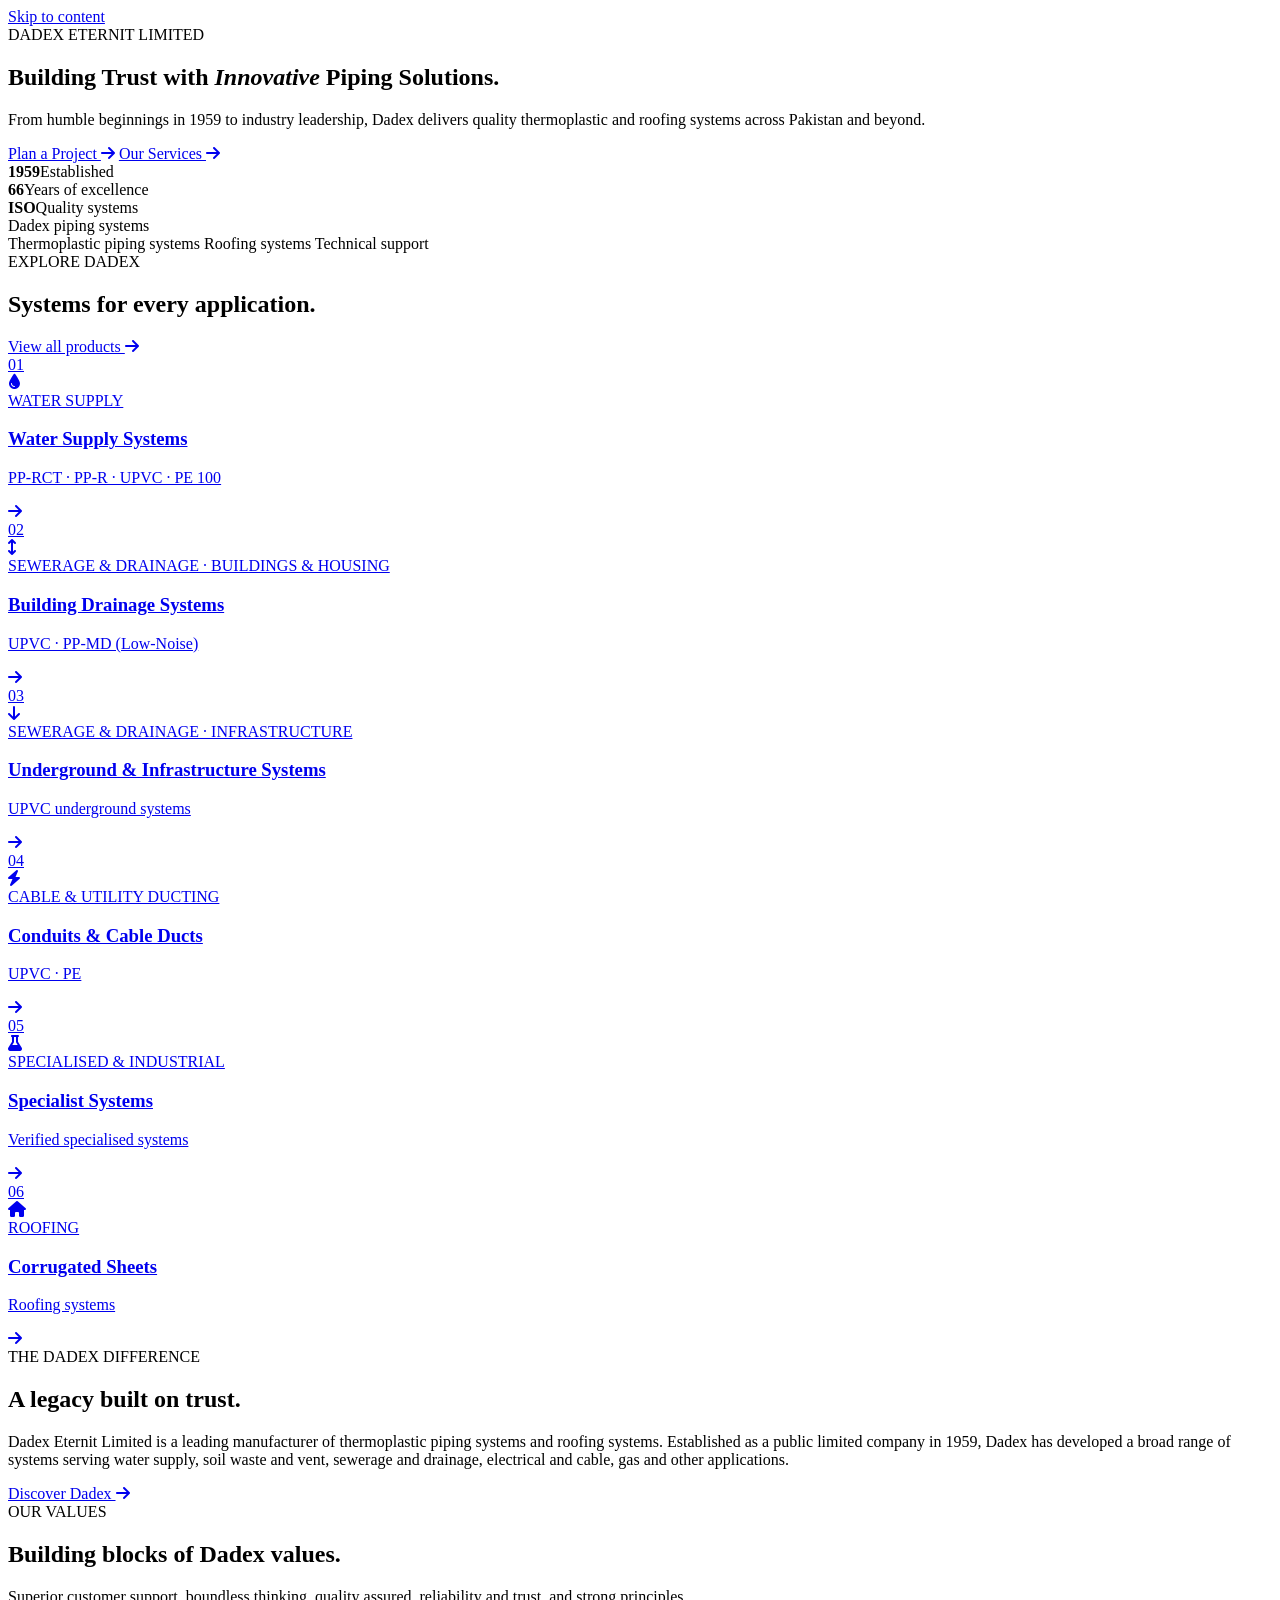
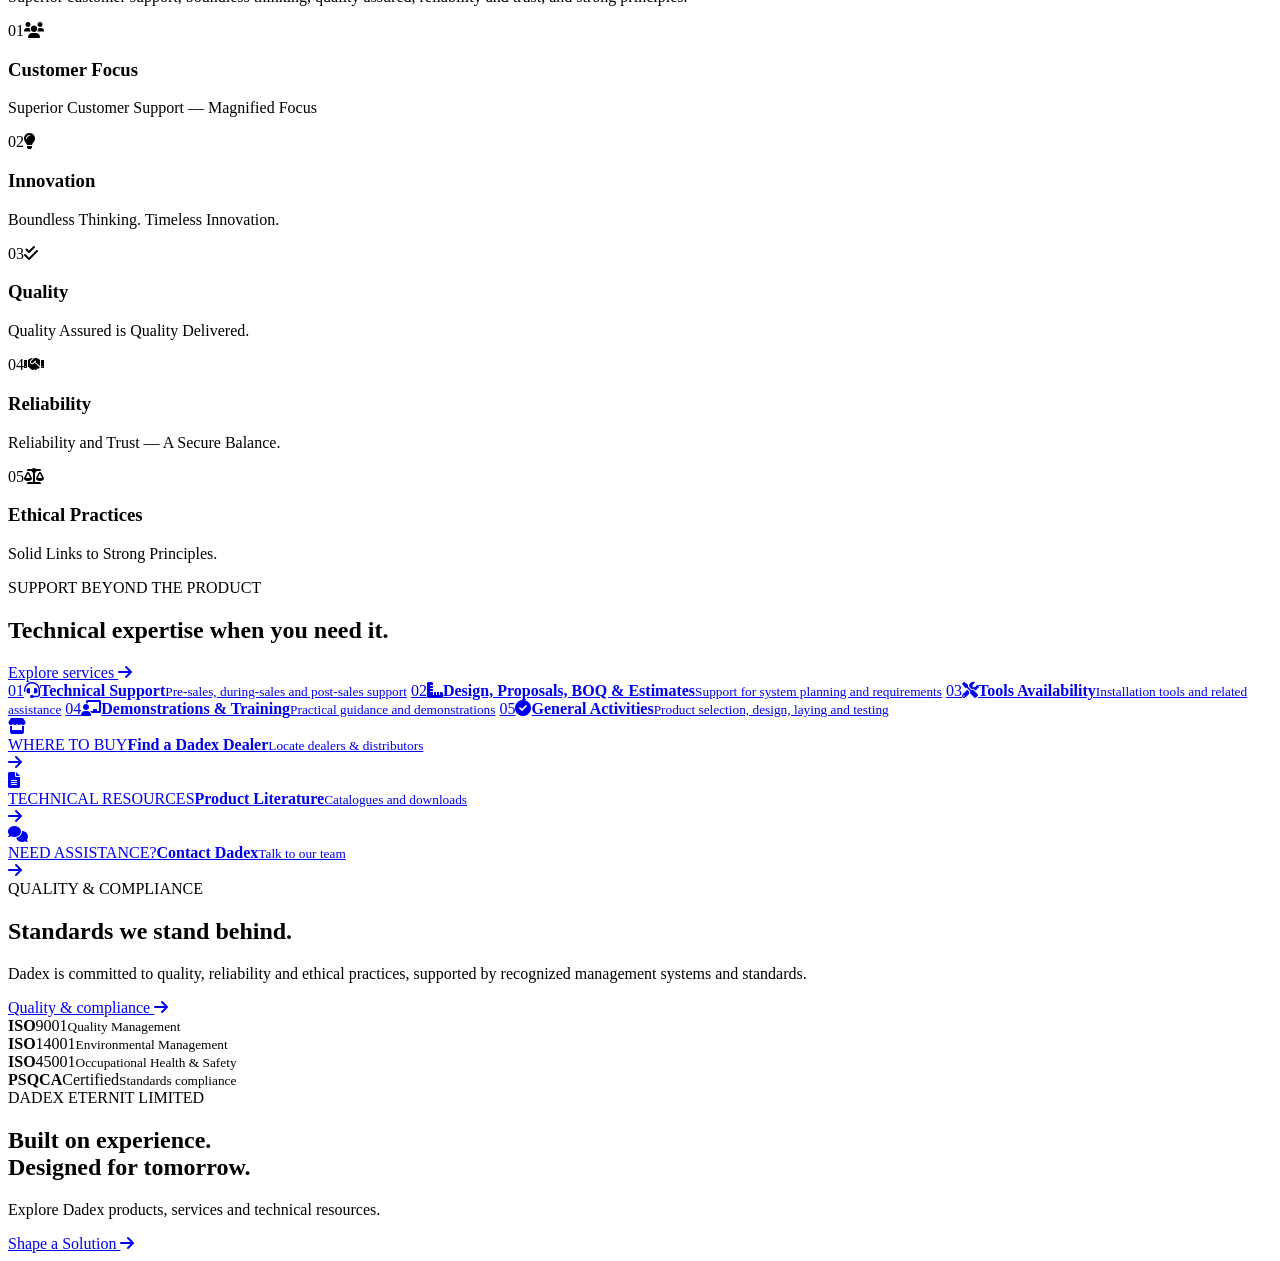
==== index.html @ 07c4e2df "index" ====
<!DOCTYPE html>
<html lang="en">
<head>
<meta charset="utf-8"/>
<meta content="width=device-width, initial-scale=1.0" name="viewport"/>
<title>Dadex Eternit Limited | Piping &amp; Roofing</title>
<meta content="Dadex Eternit Limited develops piping, drainage, sewerage, electrical, gas and roofing systems, supported by technical services and product resources." name="description"/>
<meta content="#c90000" name="theme-color"/>
<meta content="index, follow" name="robots"/>
<meta content="strict-origin-when-cross-origin" name="referrer"/>
<link href="https://www.dadex.com/" rel="canonical"/>

<!-- Open Graph -->
<meta content="website" property="og:type"/>
<meta content="Dadex Eternit Limited | Piping &amp; Roofing" property="og:title"/>
<meta content="Dadex Eternit Limited develops piping, drainage, sewerage, electrical, gas and roofing systems, supported by technical services and product resources." property="og:description"/>
<meta content="https://www.dadex.com/" property="og:url"/>
<meta content="Dadex Eternit Limited" property="og:site_name"/>
<meta content="en_PK" property="og:locale"/>
<meta content="https://www.dadex.com/assets/images/dadex-logo.png" property="og:image"/>
<meta content="Dadex Eternit Limited" property="og:image:alt"/>

<!-- Twitter -->
<meta content="summary_large_image" name="twitter:card"/>
<meta content="Dadex Eternit Limited | Piping &amp; Roofing" name="twitter:title"/>
<meta content="Dadex Eternit Limited develops piping, drainage, sewerage, electrical, gas and roofing systems, supported by technical services and product resources." name="twitter:description"/>
<meta content="https://www.dadex.com/assets/images/dadex-logo.png" name="twitter:image"/>
<meta content="Dadex Eternit Limited | Piping &amp; Roofing" name="twitter:image:alt"/>

<link href="https://fonts.googleapis.com" rel="preconnect"/>
<link crossorigin="" href="https://fonts.gstatic.com" rel="preconnect"/>
<link href="https://fonts.googleapis.com/css2?family=Inter:wght@400;500;600;700;800&amp;family=Manrope:wght@600;700;800&amp;display=swap" rel="stylesheet"/>
<link href="https://cdnjs.cloudflare.com/ajax/libs/font-awesome/6.0.0-beta3/css/all.min.css" rel="stylesheet"/>
<link href="css/design-system.css" rel="stylesheet"/>

<script type="application/ld+json">
{"@context":"https://schema.org","@type":"Organization","name":"Dadex Eternit Limited","url":"https://www.dadex.com/","telephone":"+92-21-111-000-789","address":{"@type":"PostalAddress","streetAddress":"34-A/1, Block 6, P.E.C.H.S., Shahrah-e-Faisal","addressLocality":"Karachi","postalCode":"75400","addressCountry":"PK"}}
</script>
<script type="application/ld+json">
{"@context":"https://schema.org","@type":"WebSite","name":"Dadex Eternit Limited","url":"https://www.dadex.com/"}
</script>
</head>
<body class="home-page">
<a class="skip-link" href="#main-content">Skip to content</a>
<div data-component="header"></div>

<main id="main-content">
<section class="home-hero">
<div class="home-hero-grid container">
<div class="home-hero-copy">
<div class="home-eyebrow"><span></span> DADEX ETERNIT LIMITED</div>
<h1>Building Trust with <em>Innovative</em> Piping Solutions.</h1>
<p>From humble beginnings in 1959 to industry leadership, Dadex delivers quality thermoplastic and roofing systems across Pakistan and beyond.</p>
<div class="home-hero-actions">
<a class="home-btn home-btn-primary" href="projects.html">Plan a Project <i class="fas fa-arrow-right"></i></a>
<a class="home-btn home-btn-ghost" href="services.html">Our Services <i class="fas fa-arrow-right"></i></a>
</div>
<div class="home-hero-meta">
<div><strong>1959</strong><span>Established</span></div>
<div><strong data-company-age="">66</strong><span>Years of excellence</span></div>
<div><strong>ISO</strong><span>Quality systems</span></div>
</div>
</div>
<div aria-label="Minimal Dadex piping systems graphic" class="home-hero-visual">
<div aria-hidden="true" class="dadex-hero-graphic">
<div class="hero-pipe hero-pipe-a"></div>
<div class="hero-pipe hero-pipe-b"></div>
<div class="hero-pipe hero-pipe-c"></div>
<div class="hero-grid-lines"></div>
<div class="hero-node hero-node-a"></div>
<div class="hero-node hero-node-b"></div>
<div class="hero-node hero-node-c"></div>
<div class="hero-graphic-label"><span class="dot"></span> Dadex piping systems</div>
</div>
</div>
</div>
<div class="home-hero-bottom container">
<span>Thermoplastic piping systems</span>
<span>Roofing systems</span>
<span>Technical support</span>
</div>
</section>

<section class="home-products section-light">
<div class="container">
<div class="home-section-head home-section-head-row">
<div><span class="home-kicker">EXPLORE DADEX</span><h2>Systems for <span>every application.</span></h2></div>
<a class="home-text-link" href="products.html">View all products <i class="fas fa-arrow-right"></i></a>
</div>
<div class="home-product-grid">
<a class="home-product-card featured" href="products.html">
<div class="home-product-number">01</div>
<div class="home-product-icon"><i class="fas fa-droplet"></i></div>
<div><span>WATER SUPPLY</span><h3>Water Supply Systems</h3><p>PP-RCT · PP-R · UPVC · PE 100</p></div>
<i class="fas fa-arrow-right home-card-arrow"></i>
</a>
<a class="home-product-card" href="products.html">
<div class="home-product-number">02</div>
<div class="home-product-icon"><i class="fas fa-arrows-up-down"></i></div>
<div><span>SEWERAGE &amp; DRAINAGE · BUILDINGS &amp; HOUSING</span><h3>Building Drainage Systems</h3><p>UPVC · PP-MD (Low-Noise)</p></div>
<i class="fas fa-arrow-right home-card-arrow"></i>
</a>
<a class="home-product-card" href="products.html">
<div class="home-product-number">03</div>
<div class="home-product-icon"><i class="fas fa-arrow-down"></i></div>
<div><span>SEWERAGE &amp; DRAINAGE · INFRASTRUCTURE</span><h3>Underground &amp; Infrastructure Systems</h3><p>UPVC underground systems</p></div>
<i class="fas fa-arrow-right home-card-arrow"></i>
</a>
<a class="home-product-card" href="products.html">
<div class="home-product-number">04</div>
<div class="home-product-icon"><i class="fas fa-bolt"></i></div>
<div><span>CABLE &amp; UTILITY DUCTING</span><h3>Conduits &amp; Cable Ducts</h3><p>UPVC · PE</p></div>
<i class="fas fa-arrow-right home-card-arrow"></i>
</a>
<a class="home-product-card" href="products.html">
<div class="home-product-number">05</div>
<div class="home-product-icon"><i class="fas fa-flask"></i></div>
<div><span>SPECIALISED &amp; INDUSTRIAL</span><h3>Specialist Systems</h3><p>Verified specialised systems</p></div>
<i class="fas fa-arrow-right home-card-arrow"></i>
</a>
<a class="home-product-card" href="products.html">
<div class="home-product-number">06</div>
<div class="home-product-icon"><i class="fas fa-house"></i></div>
<div><span>ROOFING</span><h3>Corrugated Sheets</h3><p>Roofing systems</p></div>
<i class="fas fa-arrow-right home-card-arrow"></i>
</a>
</div>
</div>
</section>

<section class="home-intro section-white">
<div class="container home-intro-grid">
<div class="home-intro-statement">
<span class="home-kicker">THE DADEX DIFFERENCE</span>
<h2>A legacy built on <span>trust.</span></h2>
<div class="home-red-rule"></div>
</div>
<div class="home-intro-copy">
<p>Dadex Eternit Limited is a leading manufacturer of thermoplastic piping systems and roofing systems. Established as a public limited company in 1959, Dadex has developed a broad range of systems serving water supply, soil waste and vent, sewerage and drainage, electrical and cable, gas and other applications.</p>
<a class="home-text-link" href="about.html">Discover Dadex <i class="fas fa-arrow-right"></i></a>
</div>
</div>
</section>

<section class="home-values">
<div class="container">
<div class="home-section-head home-section-head-light">
<span class="home-kicker">OUR VALUES</span>
<h2>Building blocks of <span>Dadex values.</span></h2>
<p>Superior customer support, boundless thinking, quality assured, reliability and trust, and strong principles.</p>
</div>
<div class="home-values-grid">
<article><span>01</span><i class="fas fa-users"></i><h3>Customer Focus</h3><p>Superior Customer Support — Magnified Focus</p></article>
<article><span>02</span><i class="fas fa-lightbulb"></i><h3>Innovation</h3><p>Boundless Thinking. Timeless Innovation.</p></article>
<article><span>03</span><i class="fas fa-check-double"></i><h3>Quality</h3><p>Quality Assured is Quality Delivered.</p></article>
<article><span>04</span><i class="fas fa-handshake"></i><h3>Reliability</h3><p>Reliability and Trust — A Secure Balance.</p></article>
<article><span>05</span><i class="fas fa-scale-balanced"></i><h3>Ethical Practices</h3><p>Solid Links to Strong Principles.</p></article>
</div>
</div>
</section>

<section class="home-services section-light">
<div class="container">
<div class="home-section-head home-section-head-row">
<div><span class="home-kicker">SUPPORT BEYOND THE PRODUCT</span><h2>Technical expertise when <span>you need it.</span></h2></div>
<a class="home-text-link" href="services.html">Explore services <i class="fas fa-arrow-right"></i></a>
</div>
<div class="home-service-grid">
<a href="services.html"><span>01</span><i class="fas fa-headset"></i><strong>Technical Support</strong><small>Pre-sales, during-sales and post-sales support</small></a>
<a href="services.html"><span>02</span><i class="fas fa-ruler-combined"></i><strong>Design, Proposals, BOQ &amp; Estimates</strong><small>Support for system planning and requirements</small></a>
<a href="services.html"><span>03</span><i class="fas fa-screwdriver-wrench"></i><strong>Tools Availability</strong><small>Installation tools and related assistance</small></a>
<a href="services.html"><span>04</span><i class="fas fa-chalkboard-user"></i><strong>Demonstrations &amp; Training</strong><small>Practical guidance and demonstrations</small></a>
<a href="services.html"><span>05</span><i class="fas fa-circle-check"></i><strong>General Activities</strong><small>Product selection, design, laying and testing</small></a>
</div>
</div>
</section>

<section class="home-utility-band">
<div class="container home-utility-grid">
<a href="dealers.html"><div class="home-utility-icon"><i class="fas fa-store"></i></div><div><span>WHERE TO BUY</span><strong>Find a Dadex Dealer</strong><small>Locate dealers &amp; distributors</small></div><i class="fas fa-arrow-right"></i></a>
<a href="literature.html"><div class="home-utility-icon"><i class="fas fa-file-lines"></i></div><div><span>TECHNICAL RESOURCES</span><strong>Product Literature</strong><small>Catalogues and downloads</small></div><i class="fas fa-arrow-right"></i></a>
<a href="contact.html"><div class="home-utility-icon"><i class="fas fa-comments"></i></div><div><span>NEED ASSISTANCE?</span><strong>Contact Dadex</strong><small>Talk to our team</small></div><i class="fas fa-arrow-right"></i></a>
</div>
</section>

<section class="home-quality section-white">
<div class="container home-quality-grid">
<div>
<span class="home-kicker">QUALITY &amp; COMPLIANCE</span>
<h2>Standards we <span>stand behind.</span></h2>
<p>Dadex is committed to quality, reliability and ethical practices, supported by recognized management systems and standards.</p>
<a class="home-text-link" href="quality.html">Quality &amp; compliance <i class="fas fa-arrow-right"></i></a>
</div>
<div class="home-cert-grid">
<div><strong>ISO</strong><span>9001</span><small>Quality Management</small></div>
<div><strong>ISO</strong><span>14001</span><small>Environmental Management</small></div>
<div><strong>ISO</strong><span>45001</span><small>Occupational Health &amp; Safety</small></div>
<div><strong>PSQCA</strong><span>Certified</span><small>Standards compliance</small></div>
</div>
</div>
</section>

<section class="home-final-cta">
<div class="container home-final-cta-inner">
<div><span class="home-kicker">DADEX ETERNIT LIMITED</span><h2>Built on experience.<br/><span>Designed for tomorrow.</span></h2></div>
<div><p>Explore Dadex products, services and technical resources.</p><a class="home-btn home-btn-light" href="solutions.html">Shape a Solution <i class="fas fa-arrow-right"></i></a></div>
</div>
</section>
</main>

<div data-component="footer"></div>
<script src="js/main.js"></script>
</body>
</html>
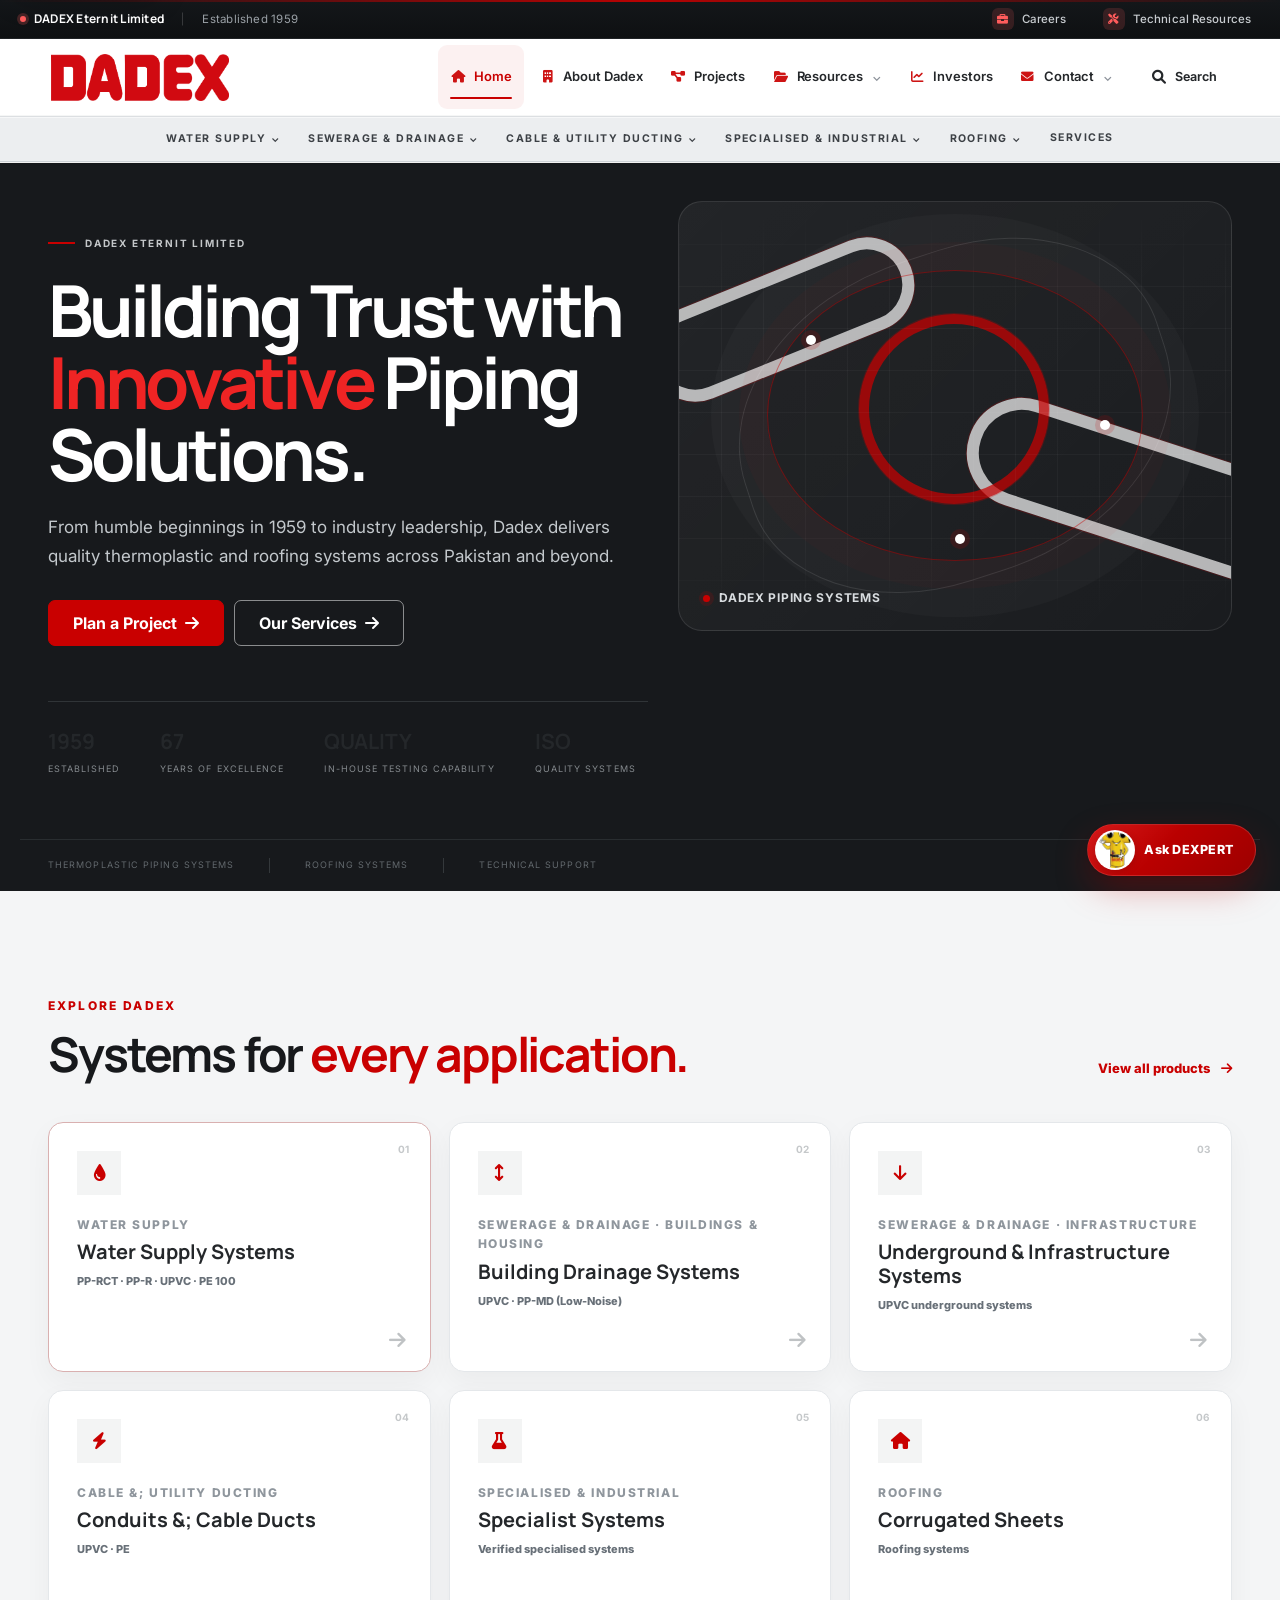
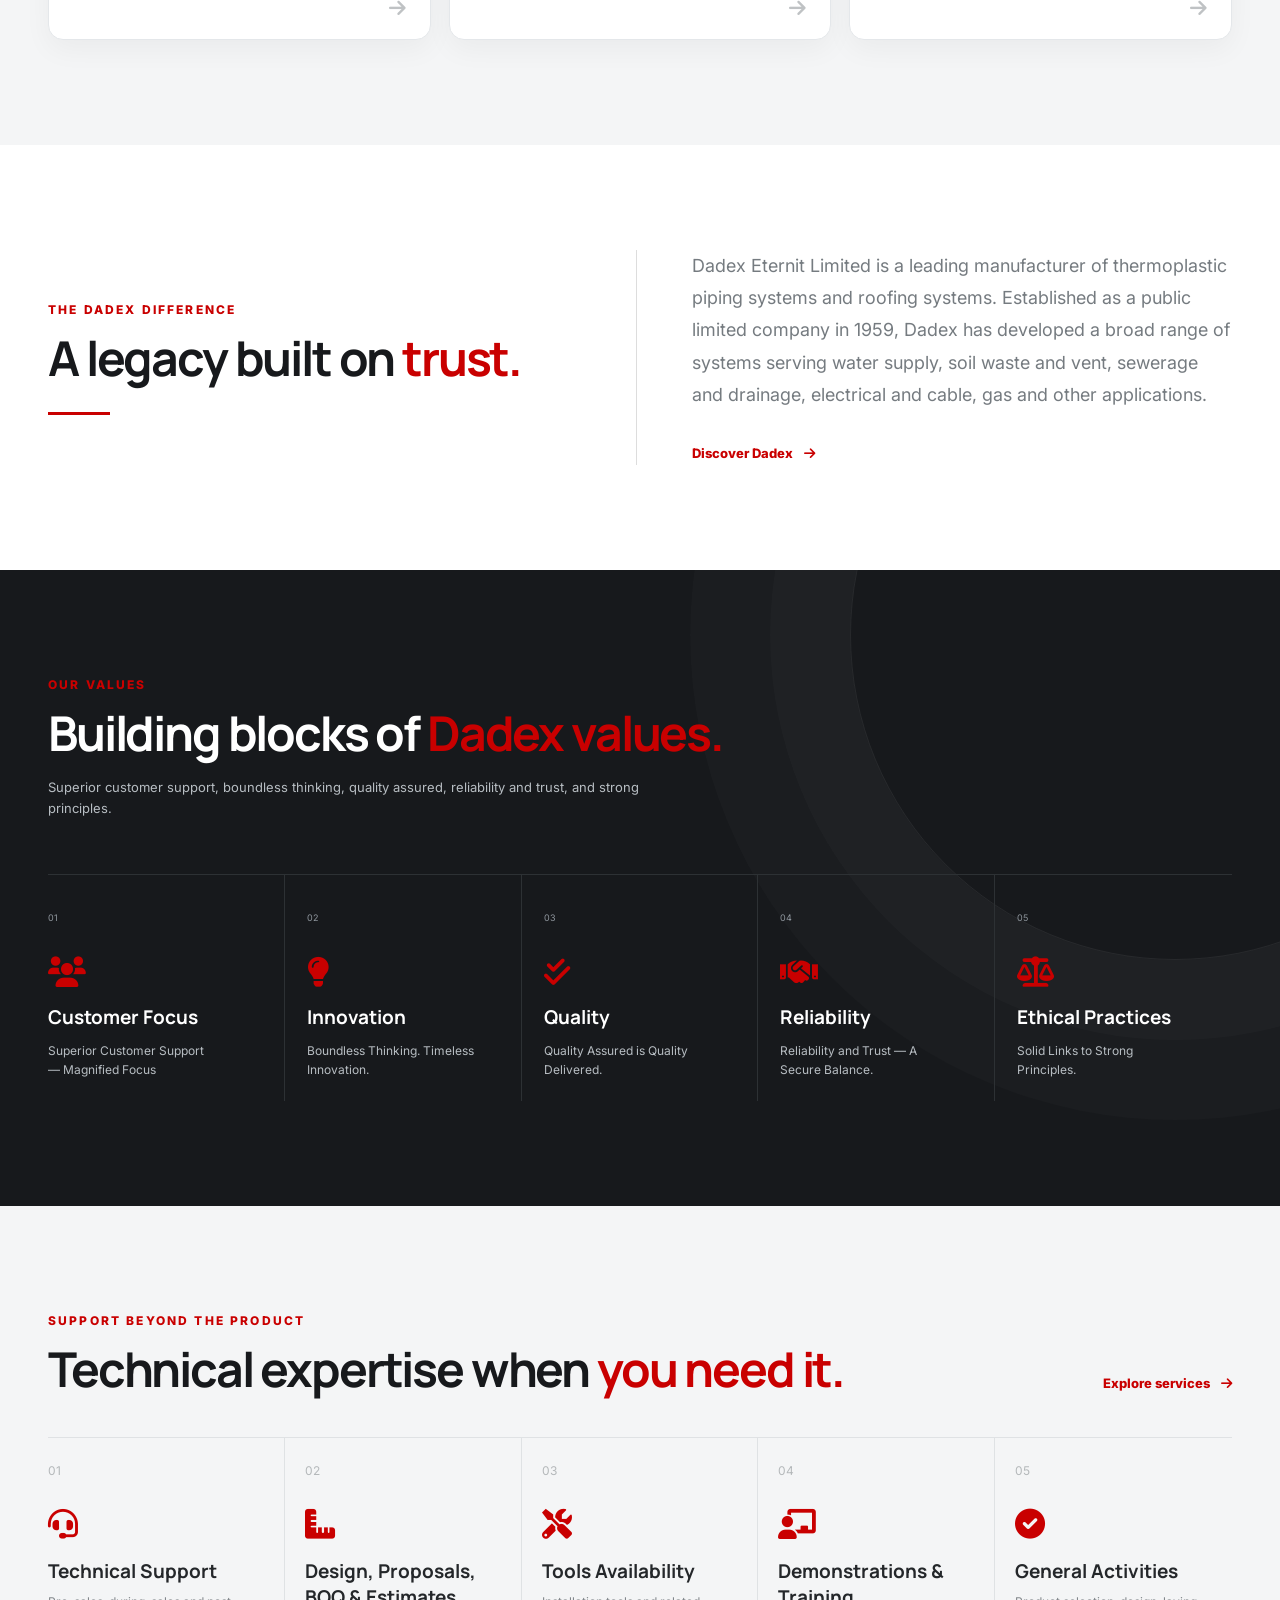
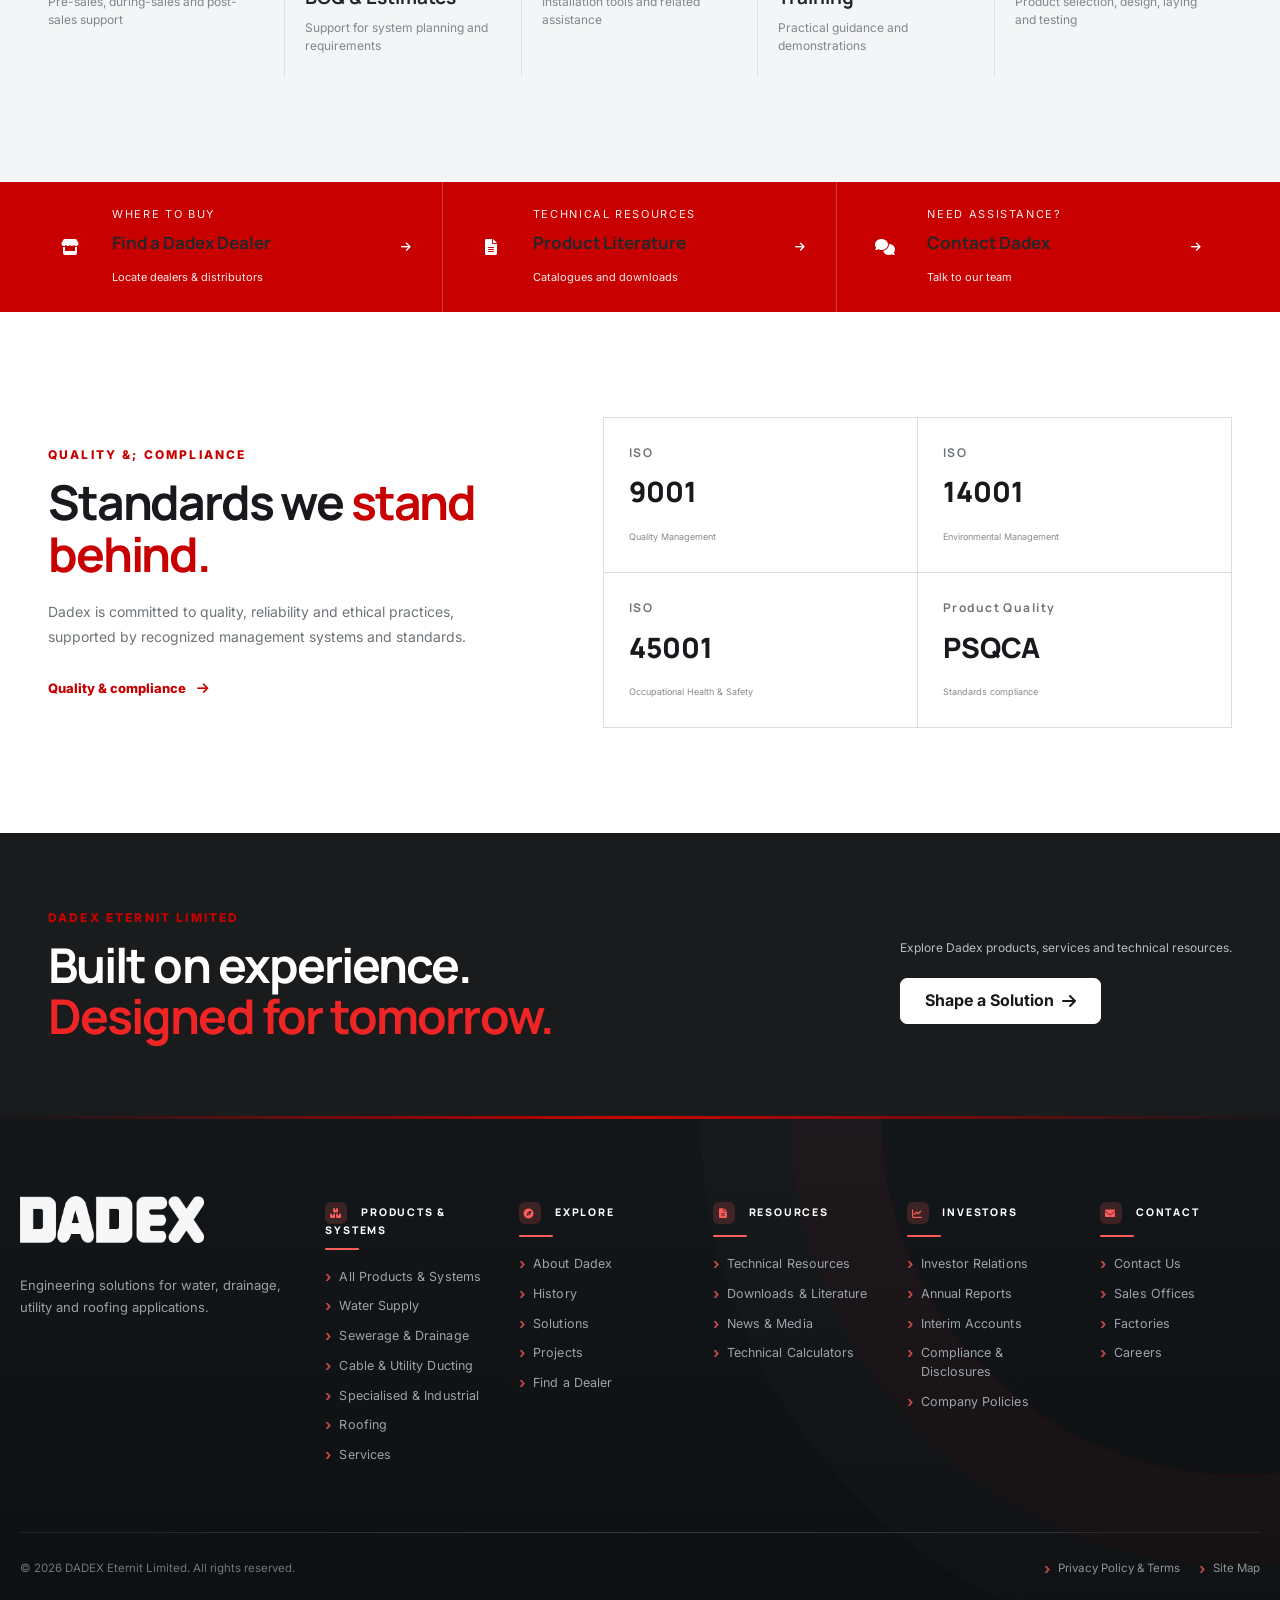
==== commit 6036d0a1: "Update company age and quality references in HTML" ====
--- a/index.html
+++ b/index.html
@@ -57,7 +57,8 @@
 </div>
 <div class="home-hero-meta">
 <div><strong>1959</strong><span>Established</span></div>
-<div><strong data-company-age="">66</strong><span>Years of excellence</span></div>
+<div><strong data-company-age="">67+</strong><span>Years of excellence</span></div>
+<div><strong>QUALITY</strong><span>In-house testing capability</span></div>
 <div><strong>ISO</strong><span>Quality systems</span></div>
 </div>
 </div>
@@ -109,7 +110,7 @@
 <a class="home-product-card" href="products.html">
 <div class="home-product-number">04</div>
 <div class="home-product-icon"><i class="fas fa-bolt"></i></div>
-<div><span>CABLE &amp; UTILITY DUCTING</span><h3>Conduits &amp; Cable Ducts</h3><p>UPVC · PE</p></div>
+<div><span>CABLE &; UTILITY DUCTING</span><h3>Conduits &; Cable Ducts</h3><p>UPVC · PE</p></div>
 <i class="fas fa-arrow-right home-card-arrow"></i>
 </a>
 <a class="home-product-card" href="products.html">
@@ -186,7 +187,7 @@
 <section class="home-quality section-white">
 <div class="container home-quality-grid">
 <div>
-<span class="home-kicker">QUALITY &amp; COMPLIANCE</span>
+<span class="home-kicker">QUALITY &; COMPLIANCE</span>
 <h2>Standards we <span>stand behind.</span></h2>
 <p>Dadex is committed to quality, reliability and ethical practices, supported by recognized management systems and standards.</p>
 <a class="home-text-link" href="quality.html">Quality &amp; compliance <i class="fas fa-arrow-right"></i></a>
@@ -195,7 +196,7 @@
 <div><strong>ISO</strong><span>9001</span><small>Quality Management</small></div>
 <div><strong>ISO</strong><span>14001</span><small>Environmental Management</small></div>
 <div><strong>ISO</strong><span>45001</span><small>Occupational Health &amp; Safety</small></div>
-<div><strong>PSQCA</strong><span>Certified</span><small>Standards compliance</small></div>
+<div><strong>Product Quality</strong><span>PSQCA</span><small>Standards compliance</small></div>
 </div>
 </div>
 </section>
@@ -211,4 +212,4 @@
 <div data-component="footer"></div>
 <script src="js/main.js"></script>
 </body>
-</html>+</html>
--- a/css/design-system.css
+++ b/css/design-system.css
@@ -0,0 +1,7 @@
+/* ============================================================
+   MAIN — CSS entry point
+   ============================================================ */
+
+@import url("root.css");
+@import url("design.css");
+@import url("shell.css");
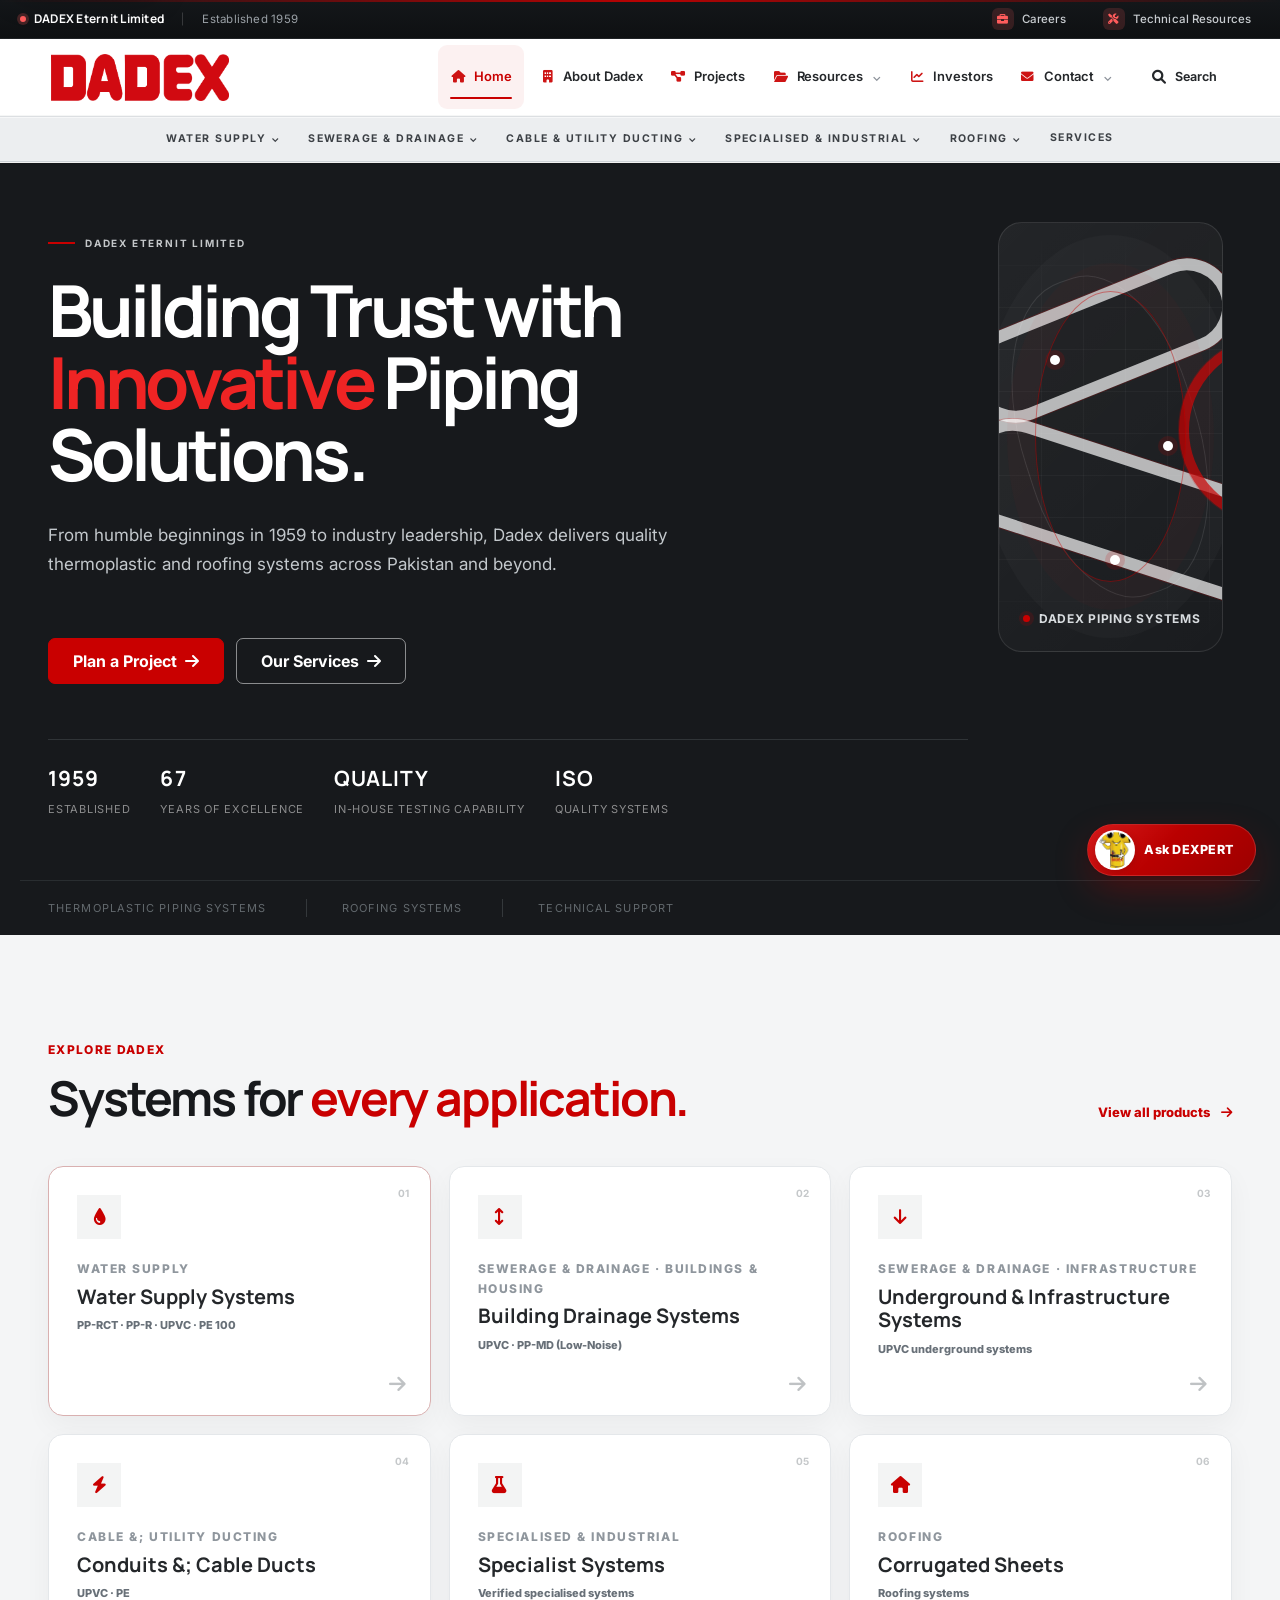
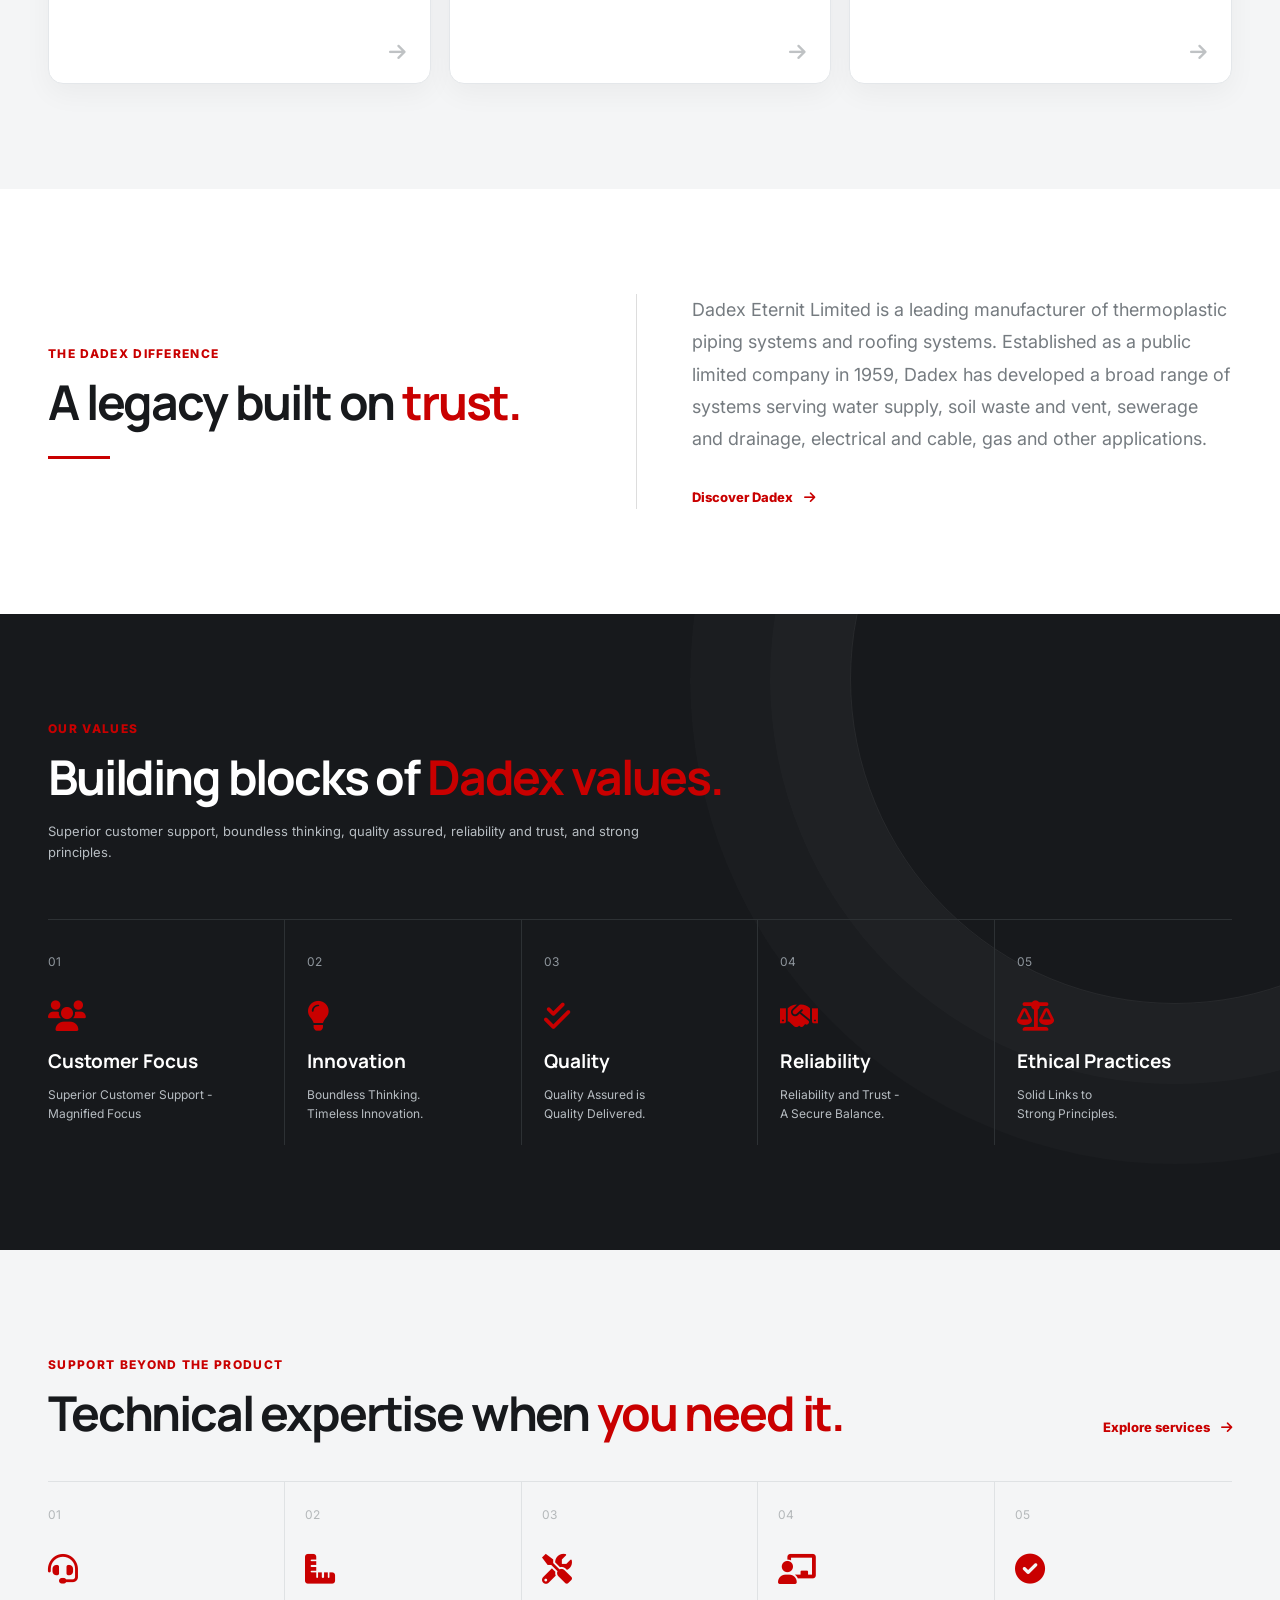
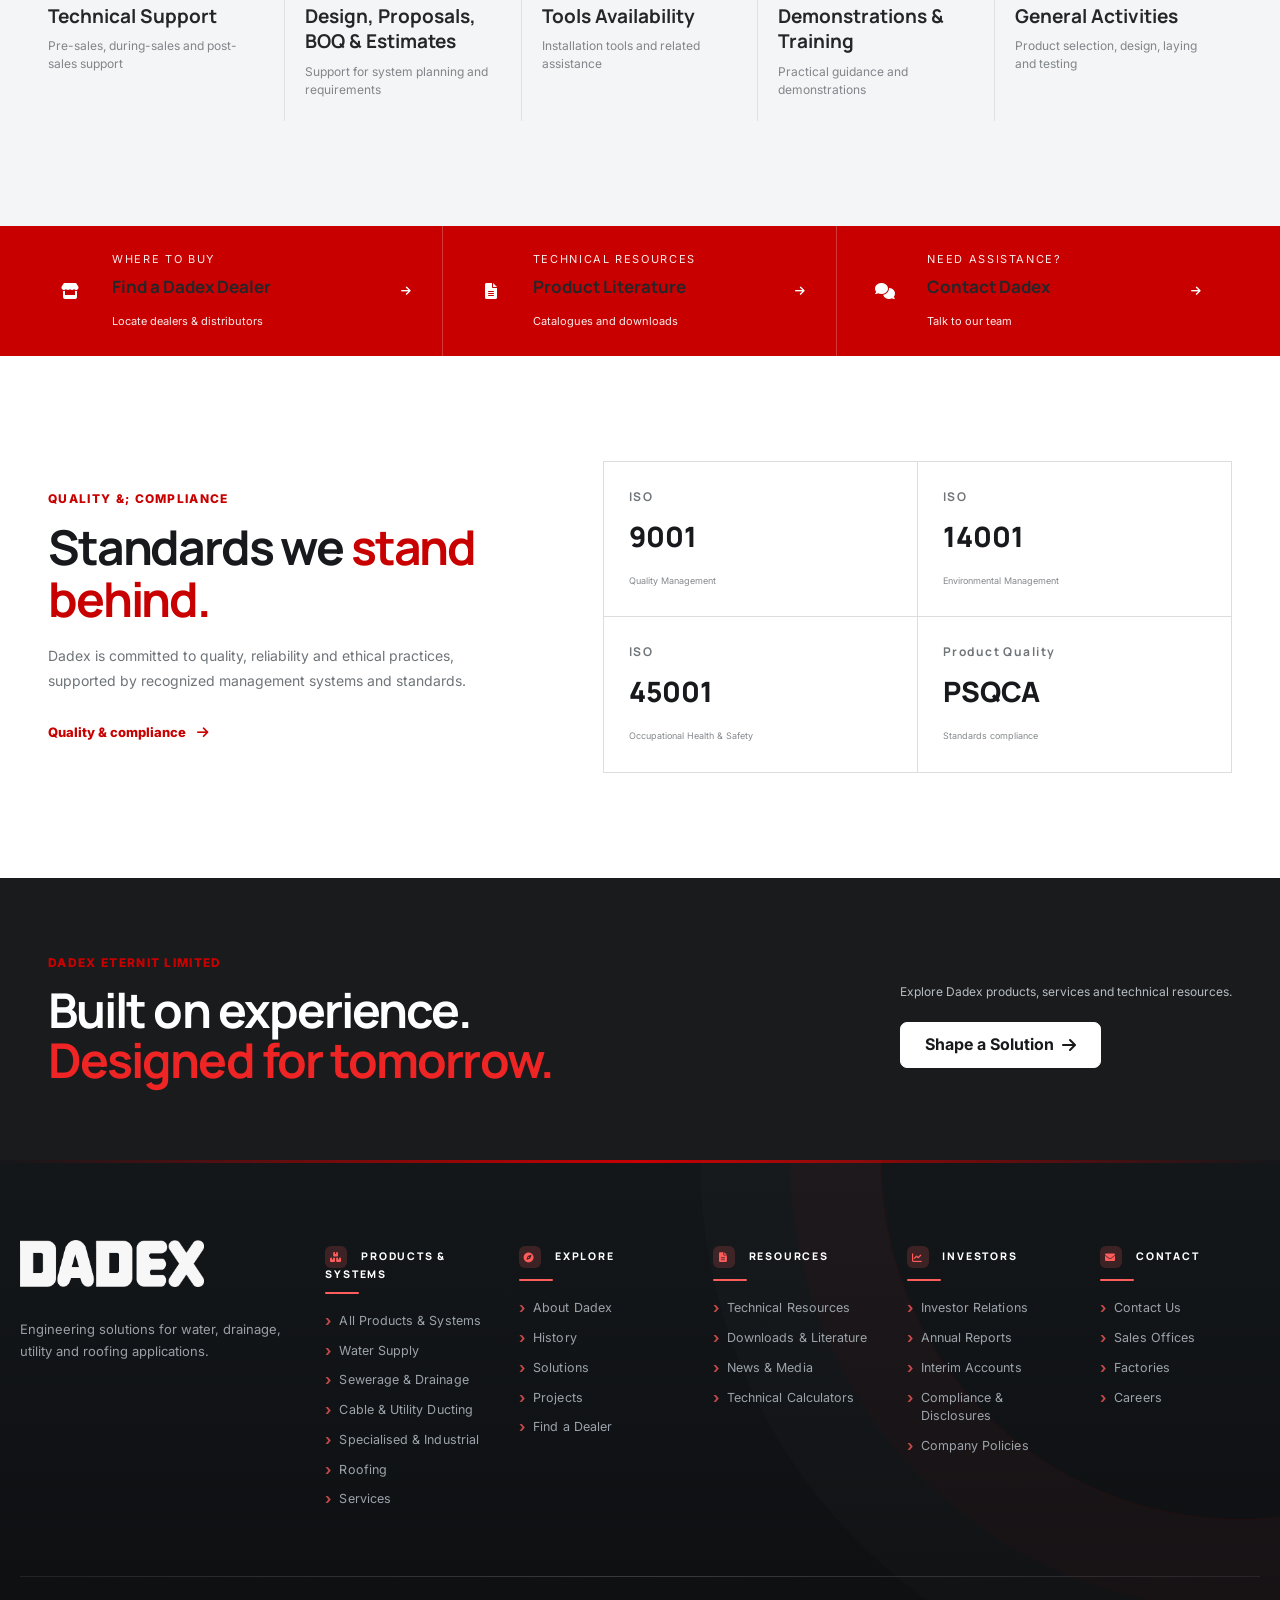
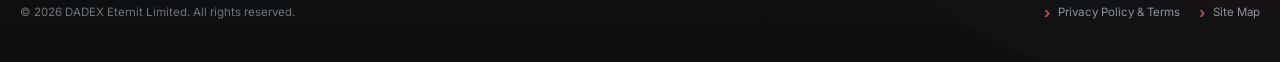
==== commit 36cfa2de: "commit" ====
--- a/index.html
+++ b/index.html
@@ -151,11 +151,11 @@
 <p>Superior customer support, boundless thinking, quality assured, reliability and trust, and strong principles.</p>
 </div>
 <div class="home-values-grid">
-<article><span>01</span><i class="fas fa-users"></i><h3>Customer Focus</h3><p>Superior Customer Support — Magnified Focus</p></article>
-<article><span>02</span><i class="fas fa-lightbulb"></i><h3>Innovation</h3><p>Boundless Thinking. Timeless Innovation.</p></article>
-<article><span>03</span><i class="fas fa-check-double"></i><h3>Quality</h3><p>Quality Assured is Quality Delivered.</p></article>
-<article><span>04</span><i class="fas fa-handshake"></i><h3>Reliability</h3><p>Reliability and Trust — A Secure Balance.</p></article>
-<article><span>05</span><i class="fas fa-scale-balanced"></i><h3>Ethical Practices</h3><p>Solid Links to Strong Principles.</p></article>
+<article><span>01</span><i class="fas fa-users"></i><h3>Customer Focus</h3><p>Superior Customer Support - <br>Magnified Focus</p></article>
+<article><span>02</span><i class="fas fa-lightbulb"></i><h3>Innovation</h3><p>Boundless Thinking.<br>Timeless Innovation.</p></article>
+<article><span>03</span><i class="fas fa-check-double"></i><h3>Quality</h3><p>Quality Assured is<br>Quality Delivered.</p></article>
+<article><span>04</span><i class="fas fa-handshake"></i><h3>Reliability</h3><p>Reliability and Trust -<br>A Secure Balance.</p></article>
+<article><span>05</span><i class="fas fa-scale-balanced"></i><h3>Ethical Practices</h3><p>Solid Links to<br>Strong Principles.</p></article>
 </div>
 </div>
 </section>
